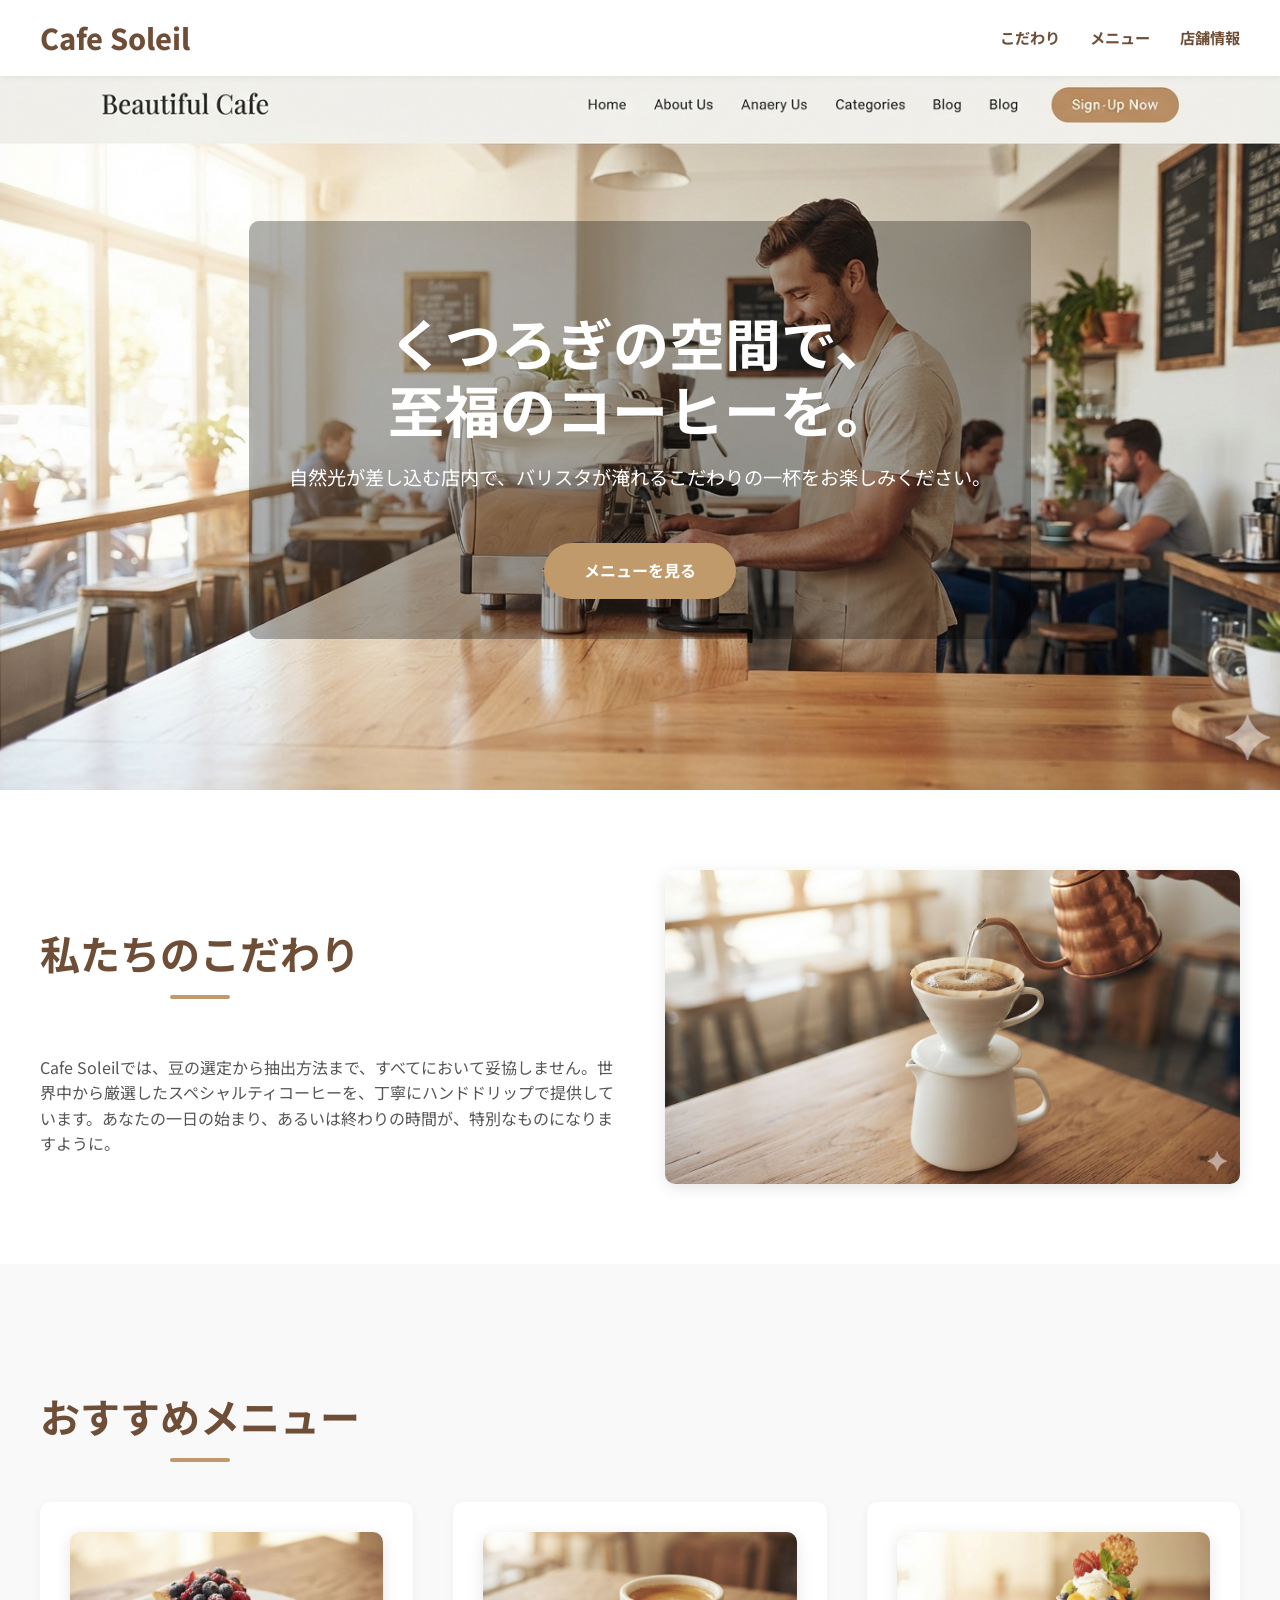
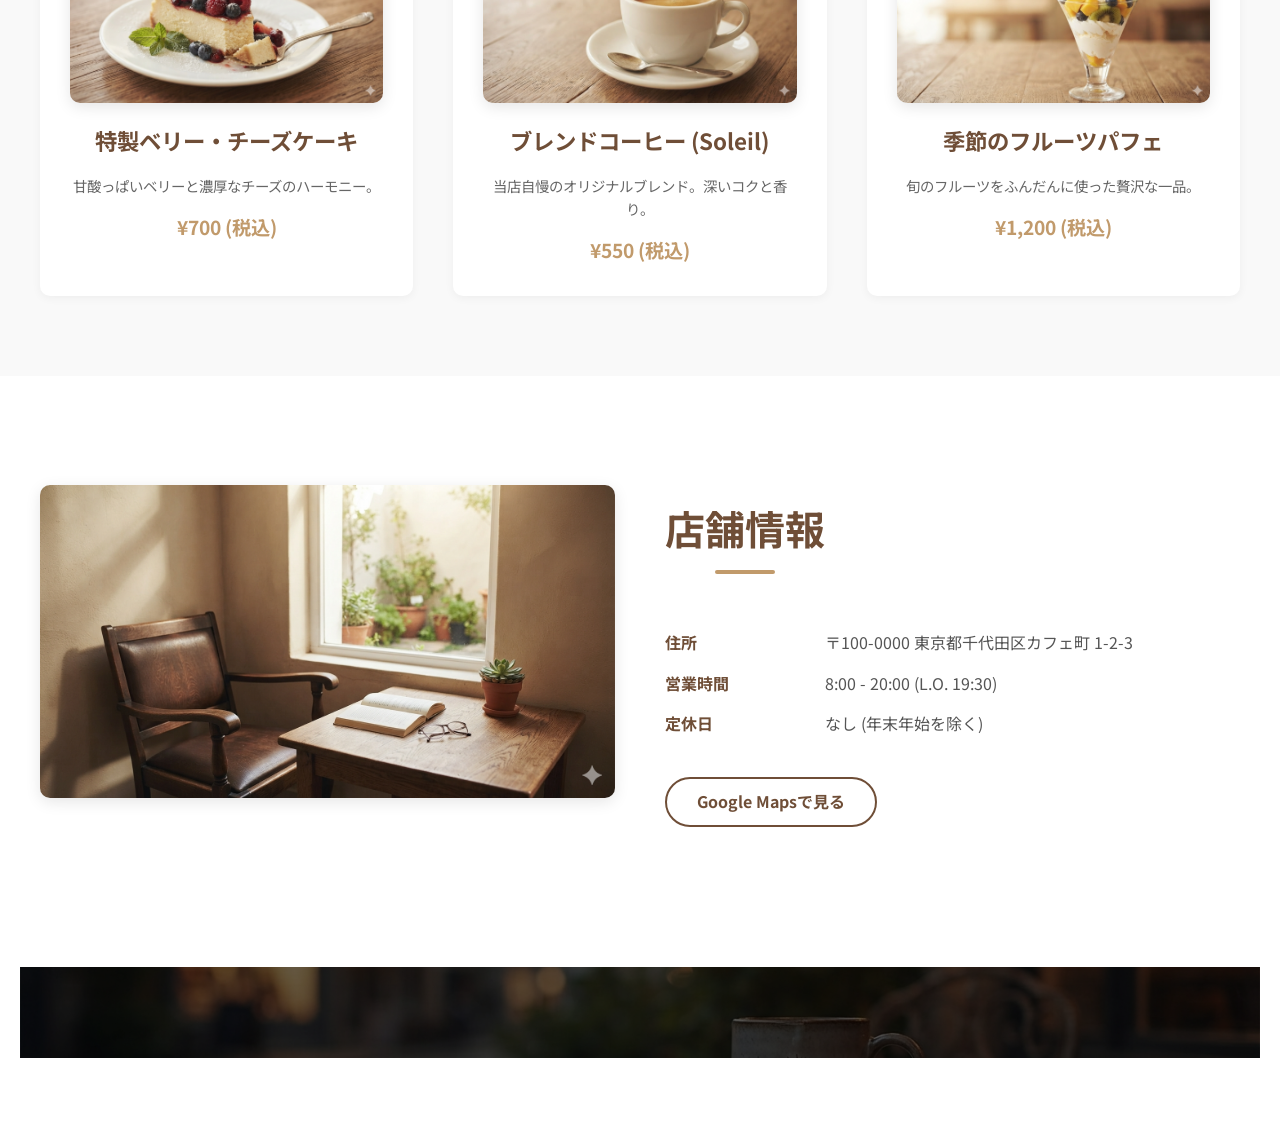
==== 授業資料/コンピューター基礎/HTML_CSS基礎/カフェサイト見本ファイル/index.html @ 58817fbc "配置換え" ====
<!DOCTYPE html>
<html lang="ja">
<head>
    <meta charset="UTF-8">
    <meta name="viewport" content="width=device-width, initial-scale=1.0">
    <title>Cafe Soleil - こだわりの空間と時間をあなたに</title>
    <!-- 外部CSSファイルの読み込み -->
    <link rel="stylesheet" href="css/style.css">
    <!-- Google Fontsの読み込み（Noto Sans JP） -->
    <link rel="preconnect" href="https://fonts.googleapis.com">
    <link rel="preconnect" href="https://fonts.gstatic.com" crossorigin>
    <link href="https://fonts.googleapis.com/css2?family=Noto+Sans+JP:wght@400;700&display=swap" rel="stylesheet">
</head>
<body>

    <!-- === ヘッダー === -->
    <header>
        <div class="container header-container">
            <h1 class="site-logo">Cafe Soleil</h1>
            <nav>
                <ul class="nav-list">
                    <li class="nav-item"><a href="#about">こだわり</a></li>
                    <li class="nav-item"><a href="#menu">メニュー</a></li>
                    <li class="nav-item"><a href="#location">店舗情報</a></li>
                </ul>
            </nav>
        </div>
    </header>

    <!-- === メインコンテンツ === -->
    <main>
        <!-- 1. ヒーローイメージ -->
        <section class="hero">
            <div class="hero-content">
                <h2>くつろぎの空間で、<br>至福のコーヒーを。</h2>
                <p>自然光が差し込む店内で、バリスタが淹れるこだわりの一杯をお楽しみください。</p>
                <a href="#menu" class="btn">メニューを見る</a>
            </div>
            <!-- 生成画像1: カフェの様子（メイン） -->
            <img src="img/image_0.png" alt="明るいカフェのカウンターでコーヒーを淹れるバリスタと笑顔の客" class="hero-bg-img">
        </section>

        <!-- 2. こだわりセクション (Flexbox使用) -->
        <section id="about" class="about container section-padding">
            <div class="about-text">
                <h3 class="section-title">私たちのこだわり</h3>
                <p>Cafe Soleilでは、豆の選定から抽出方法まで、すべてにおいて妥協しません。世界中から厳選したスペシャルティコーヒーを、丁寧にハンドドリップで提供しています。あなたの一日の始まり、あるいは終わりの時間が、特別なものになりますように。</p>
            </div>
            <!-- 生成画像2: ハンドドリップの様子 -->
            <div class="about-image">
                <img src="img/image_1.png" alt="ハンドドリップでコーヒーを淹れているクローズアップ" class="rounded-img">
            </div>
        </section>

        <!-- 3. メニューセクション (Gridレイアウトの基礎) -->
        <section id="menu" class="menu bg-light-gray section-padding">
            <div class="container">
                <h3 class="section-title center-align">おすすめメニュー</h3>
                <div class="menu-grid">
                    <div class="menu-item">
                        <!-- 生成画像4: チーズケーキ -->
                        <img src="img/image_2.png" alt="ベリーが乗ったチーズケーキ" class="rounded-img">
                        <h4>特製ベリー・チーズケーキ</h4>
                        <p>甘酸っぱいベリーと濃厚なチーズのハーモニー。</p>
                        <span class="price">¥700 (税込)</span>
                    </div>
                    <div class="menu-item">
                        <img src="img/image_3.png" alt="ハンドドリップコーヒー" class="rounded-img">
                        <h4>ブレンドコーヒー (Soleil)</h4>
                        <p>当店自慢のオリジナルブレンド。深いコクと香り。</p>
                        <span class="price">¥550 (税込)</span>
                    </div>
                    <div class="menu-item">
                        <img src="img/image_4.png" alt="季節のパフェ（イメージ）" class="rounded-img">
                        <h4>季節のフルーツパフェ</h4>
                        <p>旬のフルーツをふんだんに使った贅沢な一品。</p>
                        <span class="price">¥1,200 (税込)</span>
                    </div>
                </div>
            </div>
        </section>

        <!-- 4. 店舗情報セクション -->
        <section id="location" class="location container section-padding">
            <div class="location-content">
                <h3 class="section-title">店舗情報</h3>
                <dl class="info-list">
                    <dt>住所</dt>
                    <dd>〒100-0000 東京都千代田区カフェ町 1-2-3</dd>
                    <dt>営業時間</dt>
                    <dd>8:00 - 20:00 (L.O. 19:30)</dd>
                    <dt>定休日</dt>
                    <dd>なし (年末年始を除く)</dd>
                </dl>
                <a href="#" class="btn-secondary">Google Mapsで見る</a>
            </div>
            <!-- 生成画像3: 落ち着いた窓辺の席 -->
            <div class="location-image">
                <img src="img/image_5.png" alt="誰もいない落ち着いた窓際の席" class="rounded-img">
            </div>
        </section>
    </main>

    <!-- === フッター === -->
    <footer>
        <div class="container footer-content">
            <p class="footer-logo">Cafe Soleil</p>
            <p class="copy">&copy; 2023 Cafe Soleil. All rights reserved.</p>
            <!-- 生成画像5: 夕暮れのテラス -->
            <img src="img/image_6.png" alt="夕暮れのテラス席にあるカフェのマグカップ" class="footer-bg-img">
        </div>
    </footer>

</body>
</html>
---- 授業資料/コンピューター基礎/HTML_CSS基礎/カフェサイト見本ファイル/css/style.css ----
/* ==============================
   基本設定 (Reset & Base)
   ============================== */
:root {
    /* カラーパレット */
    --primary-color: #6f4e37;    /* コーヒーブラウン */
    --secondary-color: #c19a6b;  /* ベージュ/ゴールド */
    --accent-color: #e6c7a8;    /* 薄いベージュ */
    --text-color: #555;         /* ダークグレー */
    --bg-color: #fff;           /* 白 */
    --light-gray-bg: #f9f9f9;   /* 薄いグレー */
}

html {
    /* スムーズスクロールを有効化 */
    scroll-behavior: smooth;
}

body {
    font-family: 'Noto Sans JP', sans-serif;
    color: var(--text-color);
    background-color: var(--bg-color);
    line-height: 1.6;
    margin: 0;
    padding-top: 70px; /* ヘッダーの高さ分下げる */
}

img {
    max-width: 100%;
    height: auto;
    display: block;
}

h1, h2, h3, h4 {
    color: var(--primary-color);
    font-weight: 700;
    margin-bottom: 1rem;
}

a {
    text-decoration: none;
    color: inherit;
    transition: opacity 0.3s ease;
}

a:hover {
    opacity: 0.7;
}

/* 共通クラス */
.container {
    max-width: 1200px;
    margin: 0 auto;
    padding: 0 20px;
}

.section-padding {
    padding: 80px 0;
}

.center-align {
    text-align: center;
}

.bg-light-gray {
    background-color: var(--light-gray-bg);
}

.section-title {
    font-size: 2.5rem;
    margin-bottom: 40px;
    position: relative;
    display: inline-block;
}

/* セクションタイトルの下線 */
.section-title::after {
    content: '';
    display: block;
    width: 60px;
    height: 4px;
    background-color: var(--secondary-color);
    margin: 10px auto 0;
    border-radius: 2px;
}

/* 角丸画像 */
.rounded-img {
    border-radius: 10px;
    box-shadow: 0 4px 15px rgba(0,0,0,0.1);
}

/* ==============================
   ヘッダー (Header - Flexbox)
   ============================== */
header {
    background-color: rgba(255, 255, 255, 0.95); /* 半透明 */
    padding: 15px 0;
    position: fixed;
    top: 0;
    left: 0;
    width: 100%;
    z-index: 100;
    box-shadow: 0 2px 5px rgba(0,0,0,0.05);
}

.header-container {
    display: flex;
    justify-content: space-between; /* ロゴとナビを左右に配置 */
    align-items: center;
}

.site-logo {
    font-size: 1.8rem;
    margin: 0;
    font-weight: 800;
}

.nav-list {
    margin: 0;
    padding: 0;
    list-style: none;
    display: flex;
    gap: 30px;
}

.nav-item a {
    font-weight: 700;
    color: var(--primary-color);
    font-size: 0.95rem;
}

/* ==============================
   メインコンテンツ (Main)
   ============================== */

/* 1. ヒーローイメージ */
.hero {
    position: relative;
    color: #fff;
    height: 80vh; /* 画面の高さの80% */
    display: flex;
    align-items: center;
    justify-content: center;
    text-align: center;
    overflow: hidden;
}

.hero-content {
    position: relative;
    z-index: 2; /* 写真の上に文字を配置 */
    background-color: rgba(0, 0, 0, 0.3); /* 文字を読みやすくするための薄い黒背景 */
    padding: 40px;
    border-radius: 10px;
    max-width: 800px;
}

.hero h2 {
    font-size: 3.5rem;
    margin-bottom: 20px;
    color: #fff;
    line-height: 1.2;
}

.hero p {
    font-size: 1.2rem;
    margin-bottom: 30px;
}

.hero-bg-img {
    position: absolute;
    top: 0;
    left: 0;
    width: 100%;
    height: 100%;
    object-fit: cover; /* 画像をトリミングして全体を覆う */
    z-index: 1;
}

/* ボタン */
.btn {
    display: inline-block;
    background-color: var(--secondary-color);
    color: #fff;
    padding: 15px 40px;
    border-radius: 30px;
    font-weight: 700;
    margin-top: 20px;
    border: none;
    cursor: pointer;
    font-size: 1rem;
}

/* 2. こだわりセクション (Flexbox - 左右配置) */
.about {
    display: flex;
    align-items: center;
    gap: 50px;
}

.about-text {
    flex: 1; /* 左右の比率を1:1にする */
}

.about-image {
    flex: 1;
}

/* 3. メニューセクション (Grid Layout) */
.menu-grid {
    display: grid;
    grid-template-columns: repeat(auto-fit, minmax(300px, 1fr));
    /* レスポンシブ: 画面幅に合わせて自動でカラム数を調整 */
    gap: 40px;
}

.menu-item {
    background: #fff;
    padding: 30px;
    border-radius: 10px;
    box-shadow: 0 2px 10px rgba(0,0,0,0.05);
    text-align: center;
    transition: transform 0.3s ease;
}

.menu-item:hover {
    transform: translateY(-5px); /* ホバーで少し浮かす */
}

.menu-item img {
    margin-bottom: 20px;
}

.menu-item h4 {
    margin-top: 10px;
    font-size: 1.4rem;
}

.menu-item p {
    font-size: 0.9rem;
    margin-bottom: 15px;
    color: #666;
}

.price {
    font-weight: 700;
    color: var(--secondary-color);
    font-size: 1.2rem;
}

/* 4. 店舗情報セクション (Flexbox) */
.location {
    display: flex;
    align-items: center;
    flex-direction: row-reverse; /* 画像を右、テキストを左に配置 */
    gap: 50px;
}

.location-content {
    flex: 1;
}

.location-image {
    flex: 1;
}

.info-list {
    display: grid;
    grid-template-columns: 100px 1fr; /* 定義リストをきれいに並べる */
    gap: 15px 20px;
    margin-bottom: 30px;
    text-align: left;
}

.info-list dt {
    font-weight: 700;
    color: var(--primary-color);
}

.btn-secondary {
    display: inline-block;
    border: 2px solid var(--primary-color);
    color: var(--primary-color);
    padding: 10px 30px;
    border-radius: 30px;
    font-weight: 700;
    margin-top: 10px;
}

/* ==============================
   フッター (Footer)
   ============================== */
footer {
    position: relative;
    color: #fff;
    padding: 60px 0;
    text-align: center;
    overflow: hidden;
}

.footer-content {
    position: relative;
    z-index: 2;
}

.footer-logo {
    font-size: 2rem;
    font-weight: 800;
    margin: 0 0 10px 0;
}

.copy {
    font-size: 0.8rem;
    opacity: 0.8;
    margin-top: 20px;
}

.footer-bg-img {
    position: absolute;
    top: 0;
    left: 0;
    width: 100%;
    height: 100%;
    object-fit: cover;
    z-index: 1;
    filter: brightness(0.4); /* フッター用に画像を暗くする */
}

/* ==============================
   レスポンシブデザイン (Responsive)
   ============================== */

/* タブレットサイズ (〜992px) */
@media (max-width: 992px) {
    .container {
        padding: 0 30px;
    }

    .hero h2 {
        font-size: 3rem;
    }

    .about, .location {
        gap: 30px;
    }
}

/* モバイルサイズ (〜768px) */
@media (max-width: 768px) {
    body {
        padding-top: 60px; /* ヘッダーの縮小に合わせて調整 */
    }

    .section-padding {
        padding: 60px 0;
    }

    .section-title {
        font-size: 2rem;
        margin-bottom: 30px;
    }

    /* ヘッダーの要素を縦並びに近い形へ */
    header {
        padding: 10px 0;
    }
    
    .header-container {
        flex-direction: column;
        gap: 10px;
    }

    .nav-list {
        gap: 20px;
        font-size: 0.85rem;
    }

    /* ヒーローセクションの文字サイズ調整 */
    .hero {
        height: 50vh; /* スマホでは少し低く */
    }

    .hero-content {
        padding: 20px;
    }

    .hero h2 {
        font-size: 2rem;
    }

    .hero p {
        font-size: 1rem;
        margin-bottom: 15px;
    }

    .btn {
        padding: 12px 30px;
        font-size: 0.9rem;
    }

    /* Flexboxを解除して縦並びにする */
    .about, .location {
        flex-direction: column;
        text-align: center;
    }
    
    /* 店舗情報のテキストを中央寄せに */
    .info-list {
        grid-template-columns: 1fr; /* 1列にする */
        text-align: center;
        gap: 5px;
    }
    
    .info-list dt {
        margin-top: 10px;
    }
    
    .location-content {
        order: 2; /* テキストを画像の下にする */
    }
    
    .location-image {
        order: 1; /* 画像をテキストの上にする */
        margin-bottom: 20px;
    }

    /* メニューのグリッド調整 */
    .menu-grid {
        grid-template-columns: 1fr; /* スマホでは1列 */
        gap: 30px;
    }
    
    .menu-item {
        padding: 20px;
    }

    .footer-logo {
        font-size: 1.5rem;
    }
}
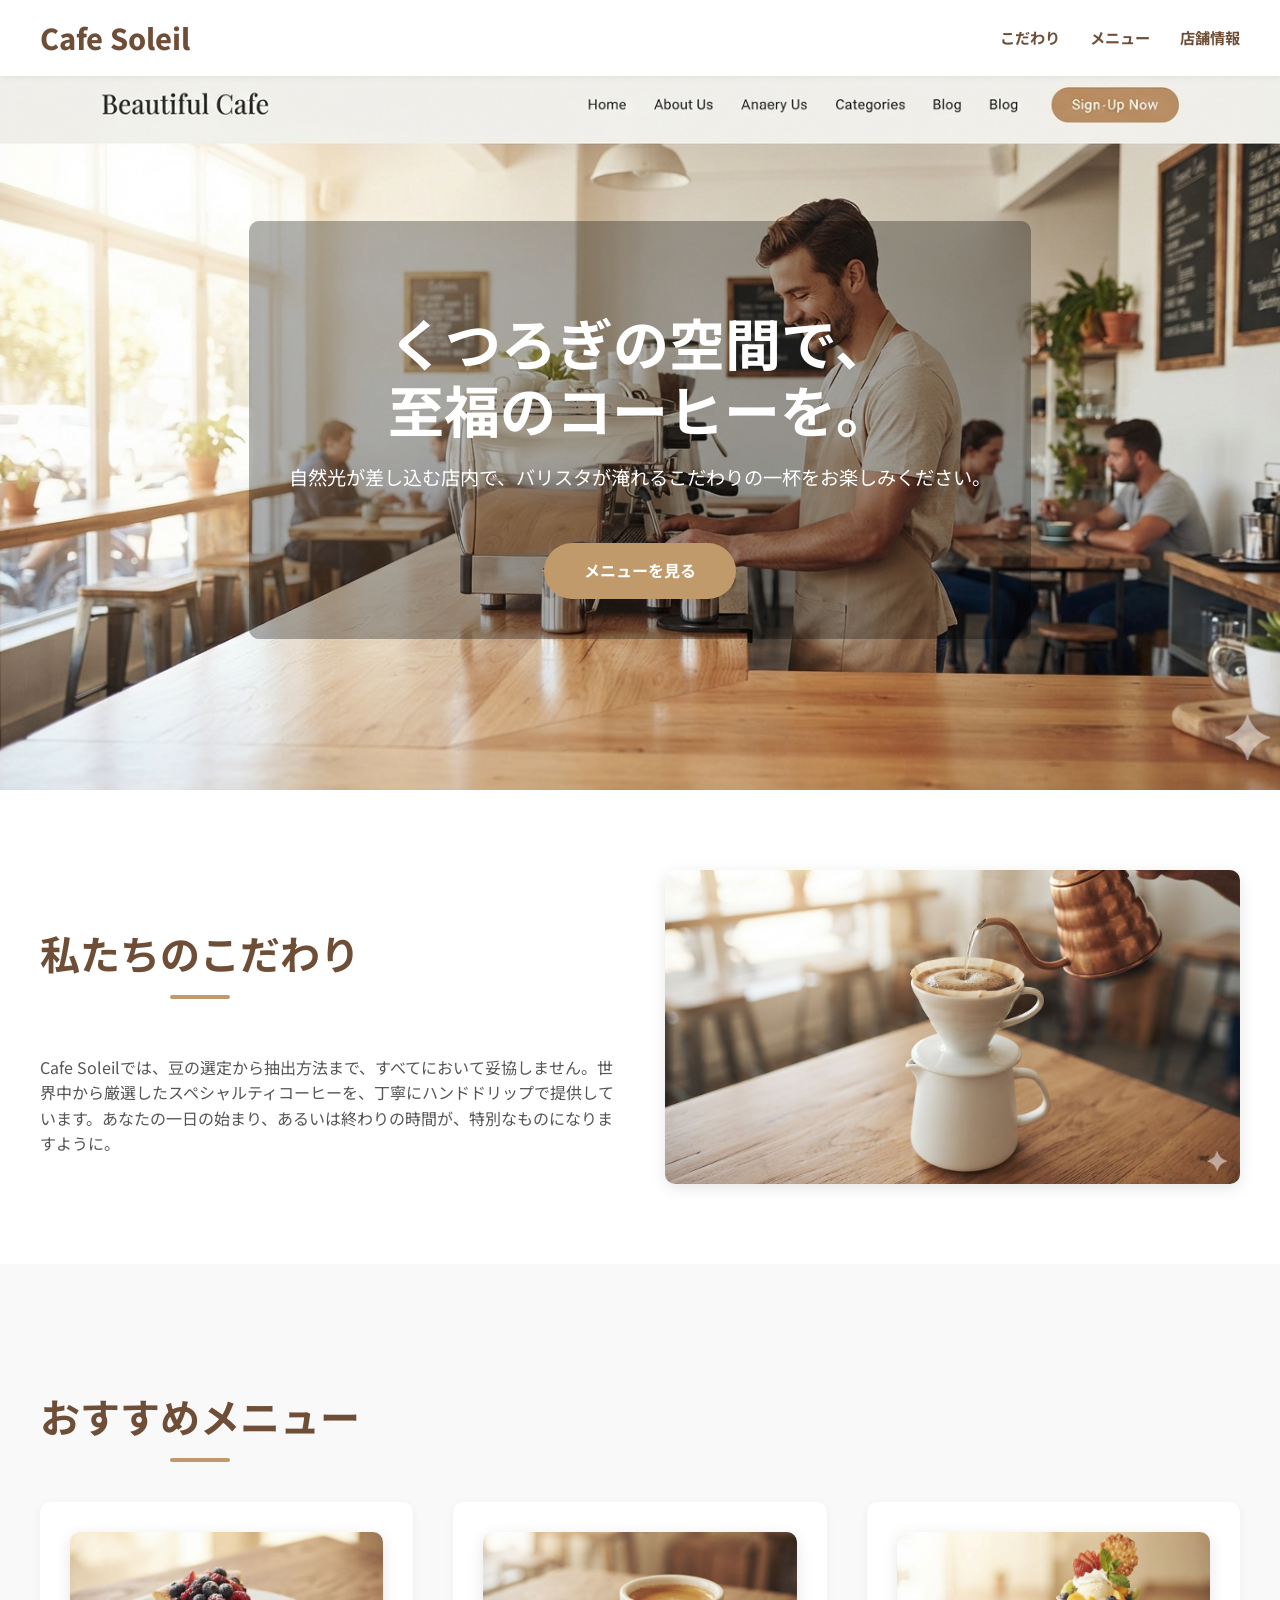
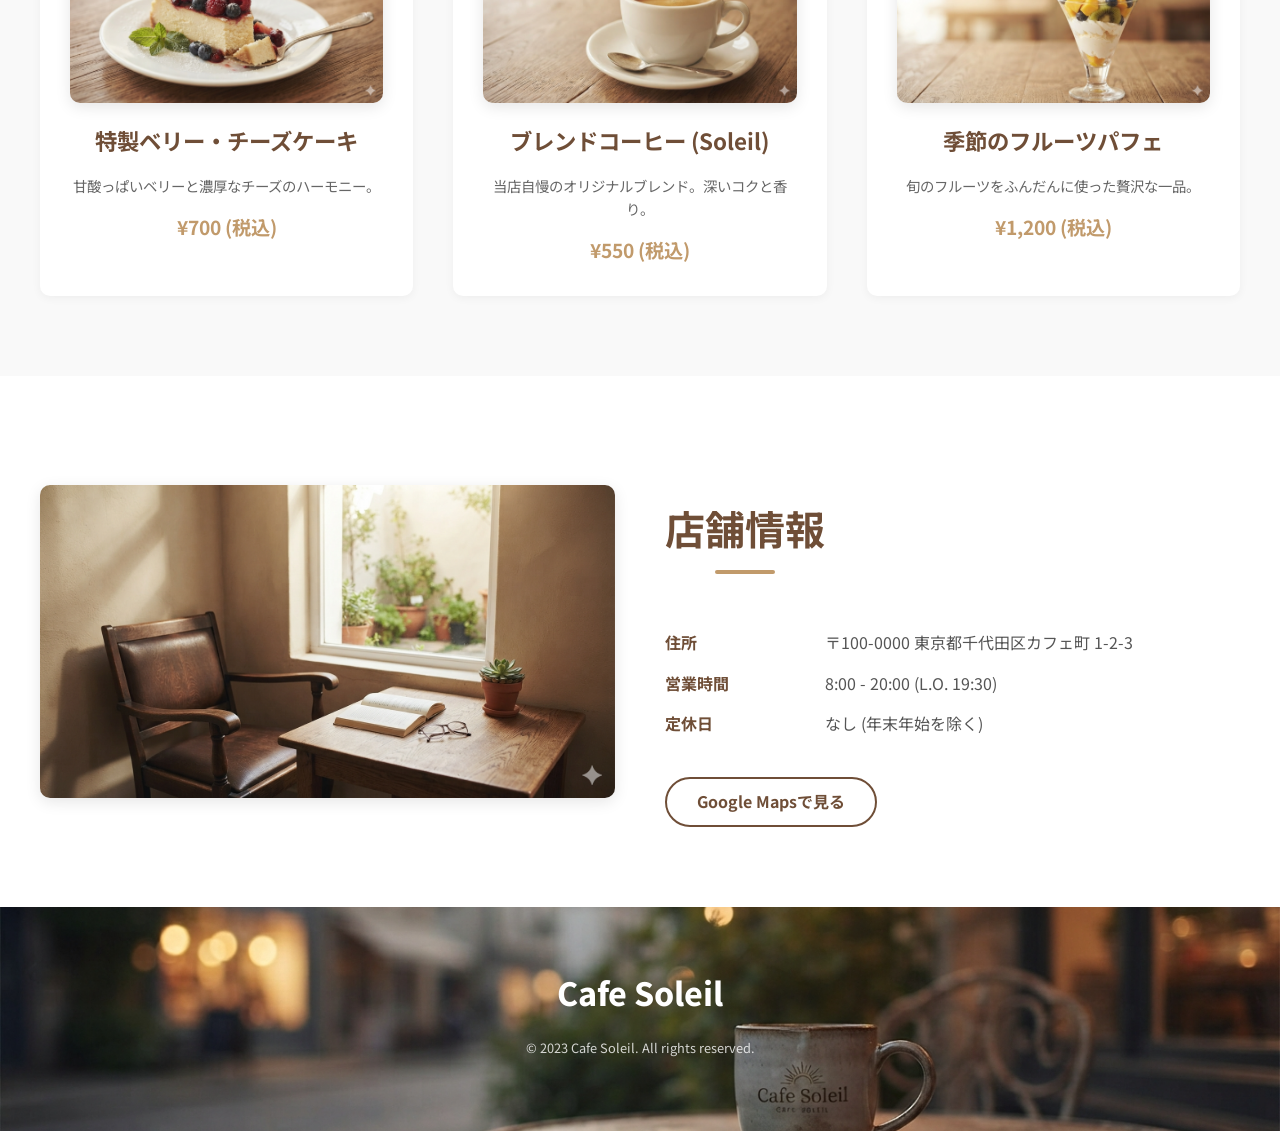
==== commit ce386b6c: "カフェサイトの改善・質問回答" ====
--- a/授業資料/コンピューター基礎/HTML_CSS基礎/カフェサイト見本ファイル/index.html
+++ b/授業資料/コンピューター基礎/HTML_CSS基礎/カフェサイト見本ファイル/index.html
@@ -4,9 +4,9 @@
     <meta charset="UTF-8">
     <meta name="viewport" content="width=device-width, initial-scale=1.0">
     <title>Cafe Soleil - こだわりの空間と時間をあなたに</title>
-    <!-- 外部CSSファイルの読み込み -->
+    <!-- CSSファイルの読み込み -->
     <link rel="stylesheet" href="css/style.css">
-    <!-- Google Fontsの読み込み（Noto Sans JP） -->
+    <!-- 以下の三つはWebフォント（GoogleFonts）の読み込み -->
     <link rel="preconnect" href="https://fonts.googleapis.com">
     <link rel="preconnect" href="https://fonts.gstatic.com" crossorigin>
     <link href="https://fonts.googleapis.com/css2?family=Noto+Sans+JP:wght@400;700&display=swap" rel="stylesheet">
@@ -36,7 +36,6 @@
                 <p>自然光が差し込む店内で、バリスタが淹れるこだわりの一杯をお楽しみください。</p>
                 <a href="#menu" class="btn">メニューを見る</a>
             </div>
-            <!-- 生成画像1: カフェの様子（メイン） -->
             <img src="img/image_0.png" alt="明るいカフェのカウンターでコーヒーを淹れるバリスタと笑顔の客" class="hero-bg-img">
         </section>
 
@@ -46,7 +45,6 @@
                 <h3 class="section-title">私たちのこだわり</h3>
                 <p>Cafe Soleilでは、豆の選定から抽出方法まで、すべてにおいて妥協しません。世界中から厳選したスペシャルティコーヒーを、丁寧にハンドドリップで提供しています。あなたの一日の始まり、あるいは終わりの時間が、特別なものになりますように。</p>
             </div>
-            <!-- 生成画像2: ハンドドリップの様子 -->
             <div class="about-image">
                 <img src="img/image_1.png" alt="ハンドドリップでコーヒーを淹れているクローズアップ" class="rounded-img">
             </div>
@@ -58,7 +56,6 @@
                 <h3 class="section-title center-align">おすすめメニュー</h3>
                 <div class="menu-grid">
                     <div class="menu-item">
-                        <!-- 生成画像4: チーズケーキ -->
                         <img src="img/image_2.png" alt="ベリーが乗ったチーズケーキ" class="rounded-img">
                         <h4>特製ベリー・チーズケーキ</h4>
                         <p>甘酸っぱいベリーと濃厚なチーズのハーモニー。</p>
@@ -94,7 +91,6 @@
                 </dl>
                 <a href="#" class="btn-secondary">Google Mapsで見る</a>
             </div>
-            <!-- 生成画像3: 落ち着いた窓辺の席 -->
             <div class="location-image">
                 <img src="img/image_5.png" alt="誰もいない落ち着いた窓際の席" class="rounded-img">
             </div>
@@ -105,9 +101,7 @@
     <footer>
         <div class="container footer-content">
             <p class="footer-logo">Cafe Soleil</p>
-            <p class="copy">&copy; 2023 Cafe Soleil. All rights reserved.</p>
-            <!-- 生成画像5: 夕暮れのテラス -->
-            <img src="img/image_6.png" alt="夕暮れのテラス席にあるカフェのマグカップ" class="footer-bg-img">
+            <p class="copy">&copy; 2023 Cafe Soleil. All rights reserved.</p>            
         </div>
     </footer>
 
--- a/授業資料/コンピューター基礎/HTML_CSS基礎/カフェサイト見本ファイル/css/style.css
+++ b/授業資料/コンピューター基礎/HTML_CSS基礎/カフェサイト見本ファイル/css/style.css
@@ -1,50 +1,42 @@
 /* ==============================
    基本設定 (Reset & Base)
    ============================== */
-:root {
-    /* カラーパレット */
-    --primary-color: #6f4e37;    /* コーヒーブラウン */
-    --secondary-color: #c19a6b;  /* ベージュ/ゴールド */
-    --accent-color: #e6c7a8;    /* 薄いベージュ */
-    --text-color: #555;         /* ダークグレー */
-    --bg-color: #fff;           /* 白 */
-    --light-gray-bg: #f9f9f9;   /* 薄いグレー */
-}
-
 html {
     /* スムーズスクロールを有効化 */
     scroll-behavior: smooth;
 }
 
 body {
-    font-family: 'Noto Sans JP', sans-serif;
-    color: var(--text-color);
-    background-color: var(--bg-color);
-    line-height: 1.6;
+    font-family: "Noto Sans JP", sans-serif; /*書体*/
+    color: #555;
+    background-color: #fff; /*背景*/
+    line-height: 1.6; /*行間*/
     margin: 0;
     padding-top: 70px; /* ヘッダーの高さ分下げる */
 }
 
 img {
-    max-width: 100%;
-    height: auto;
-    display: block;
-}
-
-h1, h2, h3, h4 {
-    color: var(--primary-color);
-    font-weight: 700;
-    margin-bottom: 1rem;
+    max-width: 100%; /*最大でも親要素を超えない*/
+    height: auto; /*高さ*/
+    display: block; /*性質変更*/
+}
+
+h1,
+h2,
+h3,
+h4 {
+    color: #6f4e37;
+    font-weight: 700; /*文字の太さ*/
+    margin-bottom: 1rem; /*1rem = 16px */
 }
 
 a {
-    text-decoration: none;
-    color: inherit;
-    transition: opacity 0.3s ease;
-}
-
+    text-decoration: none; /*下線をなくす*/
+    color: inherit; /*親要素に文字色を合わせる*/
+    transition: opacity 0.3s ease; /*変化は0.3秒*/
+}
 a:hover {
-    opacity: 0.7;
+    opacity: 0.7; /*透明度*/
 }
 
 /* 共通クラス */
@@ -53,19 +45,15 @@
     margin: 0 auto;
     padding: 0 20px;
 }
-
 .section-padding {
     padding: 80px 0;
 }
-
 .center-align {
     text-align: center;
 }
-
 .bg-light-gray {
-    background-color: var(--light-gray-bg);
-}
-
+    background-color: #f9f9f9;
+}
 .section-title {
     font-size: 2.5rem;
     margin-bottom: 40px;
@@ -75,19 +63,19 @@
 
 /* セクションタイトルの下線 */
 .section-title::after {
-    content: '';
+    content: "";
     display: block;
     width: 60px;
     height: 4px;
-    background-color: var(--secondary-color);
+    background-color: #c19a6b;
     margin: 10px auto 0;
     border-radius: 2px;
 }
 
 /* 角丸画像 */
 .rounded-img {
-    border-radius: 10px;
-    box-shadow: 0 4px 15px rgba(0,0,0,0.1);
+    border-radius: 10px; /*四隅を丸める*/
+    box-shadow: 0 4px 15px rgba(0, 0, 0, 0.1); /*影*/
 }
 
 /* ==============================
@@ -96,37 +84,38 @@
 header {
     background-color: rgba(255, 255, 255, 0.95); /* 半透明 */
     padding: 15px 0;
-    position: fixed;
+    position: fixed; /*画面に固定する*/
+    /*固定位置*/
     top: 0;
     left: 0;
     width: 100%;
-    z-index: 100;
-    box-shadow: 0 2px 5px rgba(0,0,0,0.05);
+    z-index: 100; /*重なり合った時の強さ*/
+    box-shadow: 0 2px 5px rgba(0, 0, 0, 0.05); /*影*/
 }
 
 .header-container {
-    display: flex;
-    justify-content: space-between; /* ロゴとナビを左右に配置 */
-    align-items: center;
+    display: flex; /*子要素を強制横並び*/
+    justify-content: space-between; /*左右配置を調整*/
+    align-items: center; /*縦位置を中央*/
 }
 
 .site-logo {
     font-size: 1.8rem;
     margin: 0;
-    font-weight: 800;
+    font-weight: 800; /*文字の太さ*/
 }
 
 .nav-list {
     margin: 0;
     padding: 0;
-    list-style: none;
-    display: flex;
-    gap: 30px;
+    list-style: none; /*リストのマークをなくす*/
+    display: flex; /*子要素を強制横並び*/
+    gap: 30px; /*子要素の間隔*/
 }
 
 .nav-item a {
-    font-weight: 700;
-    color: var(--primary-color);
+    font-weight: 700; /*文字の太さ*/
+    color: #6f4e37;
     font-size: 0.95rem;
 }
 
@@ -136,30 +125,35 @@
 
 /* 1. ヒーローイメージ */
 .hero {
-    position: relative;
+    position: relative; /*相対基準点にする*/
     color: #fff;
     height: 80vh; /* 画面の高さの80% */
-    display: flex;
-    align-items: center;
-    justify-content: center;
-    text-align: center;
-    overflow: hidden;
+    display: flex; /*子要素を強制横並び*/
+    align-items: center; /*縦位置を中央*/
+    justify-content: center; /*左右配置を調整*/
+    text-align: center; /*文字揃えを中央*/
+    overflow: hidden; /*画面外にはみ出さないように*/
 }
 
 .hero-content {
-    position: relative;
+    position: relative; /*相対基準点にする*/
     z-index: 2; /* 写真の上に文字を配置 */
-    background-color: rgba(0, 0, 0, 0.3); /* 文字を読みやすくするための薄い黒背景 */
+    background-color: rgba(
+        0,
+        0,
+        0,
+        0.3
+    ); /* 文字を読みやすくするための薄い黒背景 */
     padding: 40px;
-    border-radius: 10px;
-    max-width: 800px;
+    border-radius: 10px; /*四隅を丸く*/
+    max-width: 800px; /*最大でも800px */
 }
 
 .hero h2 {
     font-size: 3.5rem;
     margin-bottom: 20px;
     color: #fff;
-    line-height: 1.2;
+    line-height: 1.2; /*行間*/
 }
 
 .hero p {
@@ -168,61 +162,59 @@
 }
 
 .hero-bg-img {
-    position: absolute;
+    position: absolute; /*相対点に対する絶対配置*/
+    /* 配置 */
     top: 0;
     left: 0;
     width: 100%;
     height: 100%;
-    object-fit: cover; /* 画像をトリミングして全体を覆う */
-    z-index: 1;
+    object-fit: cover; /* トリミング前提 */
+    z-index: 1; /*重なりの強さ*/
 }
 
 /* ボタン */
 .btn {
-    display: inline-block;
-    background-color: var(--secondary-color);
+    display: inline-block; /*性質変更*/
+    background-color: #c19a6b;
     color: #fff;
     padding: 15px 40px;
-    border-radius: 30px;
-    font-weight: 700;
+    border-radius: 30px; /*四隅の丸み*/
+    font-weight: 700; /*文字の太さ*/
     margin-top: 20px;
-    border: none;
-    cursor: pointer;
+    border: none; /*枠なし*/
+    cursor: pointer; /*マウスホバー時ポインターになる*/
     font-size: 1rem;
 }
 
 /* 2. こだわりセクション (Flexbox - 左右配置) */
 .about {
-    display: flex;
-    align-items: center;
-    gap: 50px;
-}
-
+    display: flex; /*子要素を強制横並び*/
+    align-items: center; /*縦位置を中央*/
+    gap: 50px; /*子要素の間隔*/
+}
 .about-text {
-    flex: 1; /* 左右の比率を1:1にする */
-}
-
+    flex: 1; /* 横並びの左右の比率を1:1にする */
+}
 .about-image {
     flex: 1;
 }
 
 /* 3. メニューセクション (Grid Layout) */
 .menu-grid {
-    display: grid;
+    display: grid; /*区画整理のレイアウト 子要素の並びを指定*/
     grid-template-columns: repeat(auto-fit, minmax(300px, 1fr));
-    /* レスポンシブ: 画面幅に合わせて自動でカラム数を調整 */
-    gap: 40px;
+    /*300pxを最低値として、Windowsの大きさによって自動調整 */
+    gap: 40px; /*要素間の間隔*/
 }
 
 .menu-item {
     background: #fff;
     padding: 30px;
     border-radius: 10px;
-    box-shadow: 0 2px 10px rgba(0,0,0,0.05);
+    box-shadow: 0 2px 10px rgba(0, 0, 0, 0.05);
     text-align: center;
     transition: transform 0.3s ease;
 }
-
 .menu-item:hover {
     transform: translateY(-5px); /* ホバーで少し浮かす */
 }
@@ -244,7 +236,7 @@
 
 .price {
     font-weight: 700;
-    color: var(--secondary-color);
+    color: #c19a6b;
     font-size: 1.2rem;
 }
 
@@ -255,32 +247,30 @@
     flex-direction: row-reverse; /* 画像を右、テキストを左に配置 */
     gap: 50px;
 }
-
 .location-content {
-    flex: 1;
-}
-
+    flex: 1; /*横並びの比率は1*/
+}
 .location-image {
-    flex: 1;
+    flex: 1; /*横並びの比率は1*/
 }
 
 .info-list {
-    display: grid;
-    grid-template-columns: 100px 1fr; /* 定義リストをきれいに並べる */
-    gap: 15px 20px;
+    display: grid; /*区画整理のレイアウト 子要素の並びを指定*/
+    grid-template-columns: 100px 1fr; /* 最初の幅は100px あとは比率1 */
+    gap: 15px 20px; /*上下の間隔 左右の間隔*/
     margin-bottom: 30px;
-    text-align: left;
+    text-align: left; /*文字を左揃え*/
 }
 
 .info-list dt {
-    font-weight: 700;
-    color: var(--primary-color);
+    font-weight: 700; /*文字の太さ*/
+    color: #6f4e37;
 }
 
 .btn-secondary {
-    display: inline-block;
-    border: 2px solid var(--primary-color);
-    color: var(--primary-color);
+    display: inline-block; /*性質変更*/
+    border: 2px solid #6f4e37; /*枠線 */
+    color: #6f4e37;
     padding: 10px 30px;
     border-radius: 30px;
     font-weight: 700;
@@ -291,16 +281,20 @@
    フッター (Footer)
    ============================== */
 footer {
-    position: relative;
+    position: relative; /*相対基準点にする*/
     color: #fff;
     padding: 60px 0;
     text-align: center;
-    overflow: hidden;
-}
-
+    overflow: hidden; /*画面外にはみ出さない*/
+
+    /* 背景画像 */
+    background-image:url(../img/image_6.png);
+    background-size: cover; /*めいいっぱい広がる */
+    background-position:center center; /* トリミングされる写真の位置取り */
+}
 .footer-content {
-    position: relative;
-    z-index: 2;
+    /* position: relative; */
+    /* z-index: 2; 重なった時の表示の強さ */
 }
 
 .footer-logo {
@@ -311,27 +305,28 @@
 
 .copy {
     font-size: 0.8rem;
-    opacity: 0.8;
+    opacity: 0.8; /*透明度*/
     margin-top: 20px;
 }
 
 .footer-bg-img {
-    position: absolute;
-    top: 0;
+    /* position: absolute; 相対点に対する絶対座標で配置 */
+    /*絶対配置の位置*/
+    /* top: 0;
     left: 0;
     width: 100%;
-    height: 100%;
-    object-fit: cover;
-    z-index: 1;
-    filter: brightness(0.4); /* フッター用に画像を暗くする */
+    height: 100%; */
+    /* object-fit: cover; トリミング前提 */
+    /* z-index: -1; 重なった時の表示の強さ 1は弱い */
+    /* filter: brightness(0.4); フッター用に画像を暗くする */
 }
 
 /* ==============================
    レスポンシブデザイン (Responsive)
    ============================== */
 
-/* タブレットサイズ (〜992px) */
-@media (max-width: 992px) {
+/* モバイルサイズ (〜768px) の時のデザイン*/
+@media (max-width: 768px) {
     .container {
         padding: 0 30px;
     }
@@ -340,13 +335,10 @@
         font-size: 3rem;
     }
 
-    .about, .location {
+    .about,
+    .location {
         gap: 30px;
     }
-}
-
-/* モバイルサイズ (〜768px) */
-@media (max-width: 768px) {
     body {
         padding-top: 60px; /* ヘッダーの縮小に合わせて調整 */
     }
@@ -364,7 +356,7 @@
     header {
         padding: 10px 0;
     }
-    
+
     .header-container {
         flex-direction: column;
         gap: 10px;
@@ -399,26 +391,27 @@
     }
 
     /* Flexboxを解除して縦並びにする */
-    .about, .location {
+    .about,
+    .location {
         flex-direction: column;
         text-align: center;
     }
-    
+
     /* 店舗情報のテキストを中央寄せに */
     .info-list {
         grid-template-columns: 1fr; /* 1列にする */
         text-align: center;
         gap: 5px;
     }
-    
+
     .info-list dt {
         margin-top: 10px;
     }
-    
+
     .location-content {
         order: 2; /* テキストを画像の下にする */
     }
-    
+
     .location-image {
         order: 1; /* 画像をテキストの上にする */
         margin-bottom: 20px;
@@ -429,7 +422,7 @@
         grid-template-columns: 1fr; /* スマホでは1列 */
         gap: 30px;
     }
-    
+
     .menu-item {
         padding: 20px;
     }
@@ -437,4 +430,4 @@
     .footer-logo {
         font-size: 1.5rem;
     }
-}+}
